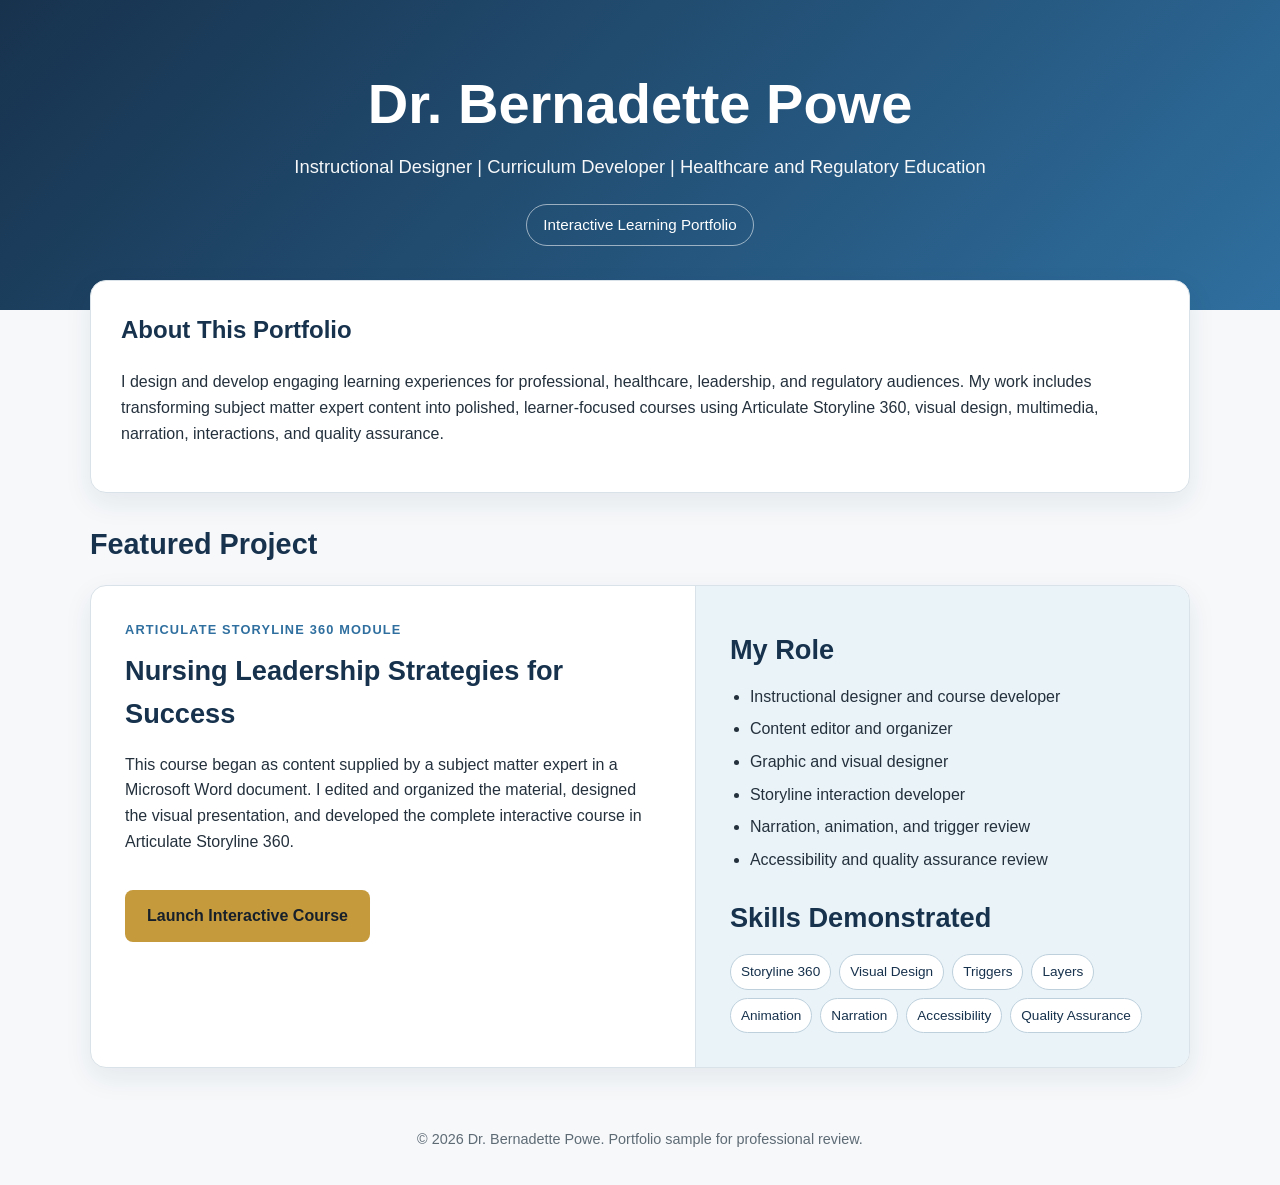
==== index.html @ 58cae094 "Add portfolio homepage" ====
<!DOCTYPE html>
<html lang="en">
<head>
  <meta charset="UTF-8" />
  <meta name="viewport" content="width=device-width, initial-scale=1.0" />
  <title>Dr. Bernadette Powe | Instructional Design Portfolio</title>
  <style>
    :root {
      --navy: #17324d;
      --blue: #2f6f9f;
      --light-blue: #eaf3f8;
      --gold: #c59a3d;
      --text: #24313d;
      --muted: #5e6b75;
      --white: #ffffff;
      --border: #d9e2e8;
    }

    * {
      box-sizing: border-box;
    }

    body {
      margin: 0;
      font-family: Arial, Helvetica, sans-serif;
      color: var(--text);
      background: #f6f8fa;
      line-height: 1.6;
    }

    .hero {
      background: linear-gradient(135deg, var(--navy), var(--blue));
      color: var(--white);
      padding: 72px 24px 64px;
      text-align: center;
    }

    .hero h1 {
      margin: 0;
      font-size: clamp(2rem, 5vw, 3.5rem);
      line-height: 1.15;
    }

    .hero .subtitle {
      margin: 16px auto 0;
      max-width: 850px;
      font-size: 1.15rem;
      opacity: 0.96;
    }

    .hero .tagline {
      display: inline-block;
      margin-top: 22px;
      padding: 8px 16px;
      border: 1px solid rgba(255,255,255,0.55);
      border-radius: 999px;
      font-size: 0.95rem;
    }

    main {
      width: min(1100px, 92%);
      margin: -30px auto 60px;
    }

    .intro,
    .project-card {
      background: var(--white);
      border: 1px solid var(--border);
      border-radius: 16px;
      box-shadow: 0 10px 28px rgba(23, 50, 77, 0.08);
    }

    .intro {
      padding: 30px;
      margin-bottom: 28px;
    }

    .intro h2,
    .projects h2 {
      color: var(--navy);
      margin-top: 0;
    }

    .projects h2 {
      margin: 10px 0 18px;
      font-size: 1.8rem;
    }

    .project-card {
      overflow: hidden;
      display: grid;
      grid-template-columns: 1.1fr 0.9fr;
      margin-bottom: 28px;
    }

    .project-content {
      padding: 34px;
    }

    .project-side {
      background: var(--light-blue);
      padding: 34px;
      border-left: 1px solid var(--border);
    }

    .project-label {
      text-transform: uppercase;
      letter-spacing: 0.09em;
      font-weight: bold;
      color: var(--blue);
      font-size: 0.8rem;
    }

    .project-card h3 {
      color: var(--navy);
      margin: 8px 0 12px;
      font-size: 1.7rem;
    }

    .role-list {
      margin: 12px 0 0;
      padding-left: 20px;
    }

    .role-list li {
      margin-bottom: 7px;
    }

    .button {
      display: inline-block;
      margin-top: 20px;
      background: var(--gold);
      color: #17202a;
      text-decoration: none;
      font-weight: bold;
      padding: 13px 22px;
      border-radius: 8px;
      transition: transform 0.2s ease, box-shadow 0.2s ease;
    }

    .button:hover,
    .button:focus {
      transform: translateY(-2px);
      box-shadow: 0 8px 18px rgba(0,0,0,0.16);
      outline: 3px solid rgba(197,154,61,0.3);
      outline-offset: 2px;
    }

    .skills {
      display: flex;
      flex-wrap: wrap;
      gap: 8px;
      margin-top: 14px;
    }

    .skill {
      background: var(--white);
      border: 1px solid #bdd0dc;
      color: var(--navy);
      padding: 6px 10px;
      border-radius: 999px;
      font-size: 0.85rem;
    }

    footer {
      text-align: center;
      color: var(--muted);
      padding: 0 24px 34px;
      font-size: 0.9rem;
    }

    @media (max-width: 760px) {
      .project-card {
        grid-template-columns: 1fr;
      }

      .project-side {
        border-left: 0;
        border-top: 1px solid var(--border);
      }

      .hero {
        padding-top: 54px;
      }
    }
  </style>
</head>
<body>
  <header class="hero">
    <h1>Dr. Bernadette Powe</h1>
    <p class="subtitle">
      Instructional Designer | Curriculum Developer | Healthcare and Regulatory Education
    </p>
    <div class="tagline">Interactive Learning Portfolio</div>
  </header>

  <main>
    <section class="intro" aria-labelledby="about-heading">
      <h2 id="about-heading">About This Portfolio</h2>
      <p>
        I design and develop engaging learning experiences for professional, healthcare,
        leadership, and regulatory audiences. My work includes transforming subject matter
        expert content into polished, learner-focused courses using Articulate Storyline 360,
        visual design, multimedia, narration, interactions, and quality assurance.
      </p>
    </section>

    <section class="projects" aria-labelledby="projects-heading">
      <h2 id="projects-heading">Featured Project</h2>

      <article class="project-card">
        <div class="project-content">
          <div class="project-label">Articulate Storyline 360 Module</div>
          <h3>Nursing Leadership Strategies for Success</h3>
          <p>
            This course began as content supplied by a subject matter expert in a Microsoft Word
            document. I edited and organized the material, designed the visual presentation, and
            developed the complete interactive course in Articulate Storyline 360.
          </p>

          <a class="button" href="story.html" target="_blank" rel="noopener">
            Launch Interactive Course
          </a>
        </div>

        <aside class="project-side" aria-label="Project responsibilities">
          <h3>My Role</h3>
          <ul class="role-list">
            <li>Instructional designer and course developer</li>
            <li>Content editor and organizer</li>
            <li>Graphic and visual designer</li>
            <li>Storyline interaction developer</li>
            <li>Narration, animation, and trigger review</li>
            <li>Accessibility and quality assurance review</li>
          </ul>

          <h3 style="margin-top:24px;">Skills Demonstrated</h3>
          <div class="skills">
            <span class="skill">Storyline 360</span>
            <span class="skill">Visual Design</span>
            <span class="skill">Triggers</span>
            <span class="skill">Layers</span>
            <span class="skill">Animation</span>
            <span class="skill">Narration</span>
            <span class="skill">Accessibility</span>
            <span class="skill">Quality Assurance</span>
          </div>
        </aside>
      </article>
    </section>
  </main>

  <footer>
    © 2026 Dr. Bernadette Powe. Portfolio sample for professional review.
  </footer>
</body>
</html>
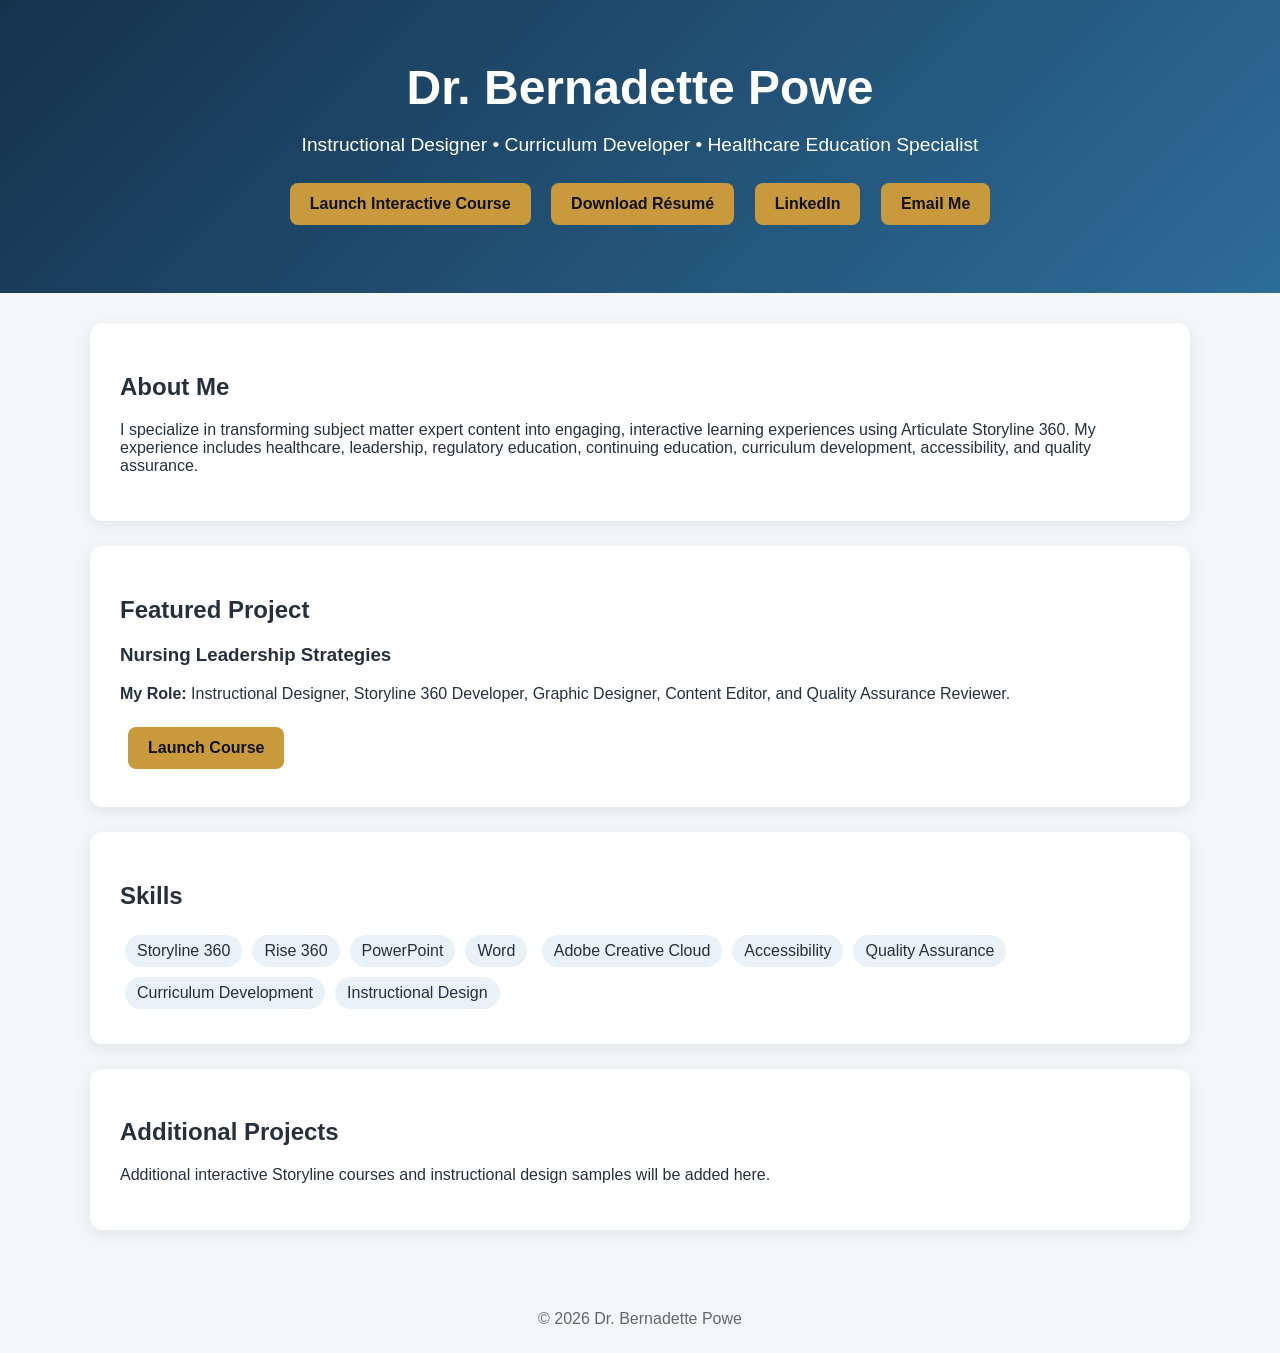
==== commit be97d49a: "Updated portfolio homepage and resume" ====
--- a/index.html
+++ b/index.html
@@ -1,257 +1,59 @@
 <!DOCTYPE html>
 <html lang="en">
 <head>
-  <meta charset="UTF-8" />
-  <meta name="viewport" content="width=device-width, initial-scale=1.0" />
-  <title>Dr. Bernadette Powe | Instructional Design Portfolio</title>
-  <style>
-    :root {
-      --navy: #17324d;
-      --blue: #2f6f9f;
-      --light-blue: #eaf3f8;
-      --gold: #c59a3d;
-      --text: #24313d;
-      --muted: #5e6b75;
-      --white: #ffffff;
-      --border: #d9e2e8;
-    }
-
-    * {
-      box-sizing: border-box;
-    }
-
-    body {
-      margin: 0;
-      font-family: Arial, Helvetica, sans-serif;
-      color: var(--text);
-      background: #f6f8fa;
-      line-height: 1.6;
-    }
-
-    .hero {
-      background: linear-gradient(135deg, var(--navy), var(--blue));
-      color: var(--white);
-      padding: 72px 24px 64px;
-      text-align: center;
-    }
-
-    .hero h1 {
-      margin: 0;
-      font-size: clamp(2rem, 5vw, 3.5rem);
-      line-height: 1.15;
-    }
-
-    .hero .subtitle {
-      margin: 16px auto 0;
-      max-width: 850px;
-      font-size: 1.15rem;
-      opacity: 0.96;
-    }
-
-    .hero .tagline {
-      display: inline-block;
-      margin-top: 22px;
-      padding: 8px 16px;
-      border: 1px solid rgba(255,255,255,0.55);
-      border-radius: 999px;
-      font-size: 0.95rem;
-    }
-
-    main {
-      width: min(1100px, 92%);
-      margin: -30px auto 60px;
-    }
-
-    .intro,
-    .project-card {
-      background: var(--white);
-      border: 1px solid var(--border);
-      border-radius: 16px;
-      box-shadow: 0 10px 28px rgba(23, 50, 77, 0.08);
-    }
-
-    .intro {
-      padding: 30px;
-      margin-bottom: 28px;
-    }
-
-    .intro h2,
-    .projects h2 {
-      color: var(--navy);
-      margin-top: 0;
-    }
-
-    .projects h2 {
-      margin: 10px 0 18px;
-      font-size: 1.8rem;
-    }
-
-    .project-card {
-      overflow: hidden;
-      display: grid;
-      grid-template-columns: 1.1fr 0.9fr;
-      margin-bottom: 28px;
-    }
-
-    .project-content {
-      padding: 34px;
-    }
-
-    .project-side {
-      background: var(--light-blue);
-      padding: 34px;
-      border-left: 1px solid var(--border);
-    }
-
-    .project-label {
-      text-transform: uppercase;
-      letter-spacing: 0.09em;
-      font-weight: bold;
-      color: var(--blue);
-      font-size: 0.8rem;
-    }
-
-    .project-card h3 {
-      color: var(--navy);
-      margin: 8px 0 12px;
-      font-size: 1.7rem;
-    }
-
-    .role-list {
-      margin: 12px 0 0;
-      padding-left: 20px;
-    }
-
-    .role-list li {
-      margin-bottom: 7px;
-    }
-
-    .button {
-      display: inline-block;
-      margin-top: 20px;
-      background: var(--gold);
-      color: #17202a;
-      text-decoration: none;
-      font-weight: bold;
-      padding: 13px 22px;
-      border-radius: 8px;
-      transition: transform 0.2s ease, box-shadow 0.2s ease;
-    }
-
-    .button:hover,
-    .button:focus {
-      transform: translateY(-2px);
-      box-shadow: 0 8px 18px rgba(0,0,0,0.16);
-      outline: 3px solid rgba(197,154,61,0.3);
-      outline-offset: 2px;
-    }
-
-    .skills {
-      display: flex;
-      flex-wrap: wrap;
-      gap: 8px;
-      margin-top: 14px;
-    }
-
-    .skill {
-      background: var(--white);
-      border: 1px solid #bdd0dc;
-      color: var(--navy);
-      padding: 6px 10px;
-      border-radius: 999px;
-      font-size: 0.85rem;
-    }
-
-    footer {
-      text-align: center;
-      color: var(--muted);
-      padding: 0 24px 34px;
-      font-size: 0.9rem;
-    }
-
-    @media (max-width: 760px) {
-      .project-card {
-        grid-template-columns: 1fr;
-      }
-
-      .project-side {
-        border-left: 0;
-        border-top: 1px solid var(--border);
-      }
-
-      .hero {
-        padding-top: 54px;
-      }
-    }
-  </style>
+<meta charset="UTF-8">
+<meta name="viewport" content="width=device-width,initial-scale=1">
+<title>Dr. Bernadette Powe | Instructional Design Portfolio</title>
+<style>
+body{margin:0;font-family:Arial,sans-serif;background:#f4f7fa;color:#24313d}
+header{background:linear-gradient(135deg,#15324d,#2d6d99);color:#fff;padding:60px 20px;text-align:center}
+header h1{margin:0;font-size:3em}
+header p{font-size:1.2em}
+.container{max-width:1100px;margin:auto;padding:30px}
+.card{background:#fff;border-radius:12px;padding:30px;box-shadow:0 4px 15px rgba(0,0,0,.08);margin-bottom:25px}
+.btn{display:inline-block;background:#c89a3d;color:#111;text-decoration:none;padding:12px 20px;border-radius:8px;font-weight:bold;margin:8px}
+.skills span{display:inline-block;background:#e8f2f8;border-radius:20px;padding:7px 12px;margin:5px}
+footer{text-align:center;padding:25px;color:#666}
+</style>
 </head>
 <body>
-  <header class="hero">
-    <h1>Dr. Bernadette Powe</h1>
-    <p class="subtitle">
-      Instructional Designer | Curriculum Developer | Healthcare and Regulatory Education
-    </p>
-    <div class="tagline">Interactive Learning Portfolio</div>
-  </header>
+<header>
+<h1>Dr. Bernadette Powe</h1>
+<p>Instructional Designer • Curriculum Developer • Healthcare Education Specialist</p>
+<a class="btn" href="story.html">Launch Interactive Course</a>
+<a class="btn" href="Bernadette_Powe_Resume.pdf">Download Résumé</a>
+<a class="btn" href="https://www.linkedin.com/in/bernadette-powe/" target="_blank">LinkedIn</a>
+<a class="btn" href="mailto:bpowe@hotmail.com">Email Me</a>
+</header>
 
-  <main>
-    <section class="intro" aria-labelledby="about-heading">
-      <h2 id="about-heading">About This Portfolio</h2>
-      <p>
-        I design and develop engaging learning experiences for professional, healthcare,
-        leadership, and regulatory audiences. My work includes transforming subject matter
-        expert content into polished, learner-focused courses using Articulate Storyline 360,
-        visual design, multimedia, narration, interactions, and quality assurance.
-      </p>
-    </section>
+<div class="container">
+<div class="card">
+<h2>About Me</h2>
+<p>I specialize in transforming subject matter expert content into engaging, interactive learning experiences using Articulate Storyline 360. My experience includes healthcare, leadership, regulatory education, continuing education, curriculum development, accessibility, and quality assurance.</p>
+</div>
 
-    <section class="projects" aria-labelledby="projects-heading">
-      <h2 id="projects-heading">Featured Project</h2>
+<div class="card">
+<h2>Featured Project</h2>
+<h3>Nursing Leadership Strategies</h3>
+<p><strong>My Role:</strong> Instructional Designer, Storyline 360 Developer, Graphic Designer, Content Editor, and Quality Assurance Reviewer.</p>
+<a class="btn" href="story.html">Launch Course</a>
+</div>
 
-      <article class="project-card">
-        <div class="project-content">
-          <div class="project-label">Articulate Storyline 360 Module</div>
-          <h3>Nursing Leadership Strategies for Success</h3>
-          <p>
-            This course began as content supplied by a subject matter expert in a Microsoft Word
-            document. I edited and organized the material, designed the visual presentation, and
-            developed the complete interactive course in Articulate Storyline 360.
-          </p>
+<div class="card">
+<h2>Skills</h2>
+<div class="skills">
+<span>Storyline 360</span><span>Rise 360</span><span>PowerPoint</span><span>Word</span>
+<span>Adobe Creative Cloud</span><span>Accessibility</span><span>Quality Assurance</span>
+<span>Curriculum Development</span><span>Instructional Design</span>
+</div>
+</div>
 
-          <a class="button" href="story.html" target="_blank" rel="noopener">
-            Launch Interactive Course
-          </a>
-        </div>
+<div class="card">
+<h2>Additional Projects</h2>
+<p>Additional interactive Storyline courses and instructional design samples will be added here.</p>
+</div>
+</div>
 
-        <aside class="project-side" aria-label="Project responsibilities">
-          <h3>My Role</h3>
-          <ul class="role-list">
-            <li>Instructional designer and course developer</li>
-            <li>Content editor and organizer</li>
-            <li>Graphic and visual designer</li>
-            <li>Storyline interaction developer</li>
-            <li>Narration, animation, and trigger review</li>
-            <li>Accessibility and quality assurance review</li>
-          </ul>
-
-          <h3 style="margin-top:24px;">Skills Demonstrated</h3>
-          <div class="skills">
-            <span class="skill">Storyline 360</span>
-            <span class="skill">Visual Design</span>
-            <span class="skill">Triggers</span>
-            <span class="skill">Layers</span>
-            <span class="skill">Animation</span>
-            <span class="skill">Narration</span>
-            <span class="skill">Accessibility</span>
-            <span class="skill">Quality Assurance</span>
-          </div>
-        </aside>
-      </article>
-    </section>
-  </main>
-
-  <footer>
-    © 2026 Dr. Bernadette Powe. Portfolio sample for professional review.
-  </footer>
+<footer>© 2026 Dr. Bernadette Powe</footer>
 </body>
 </html>
